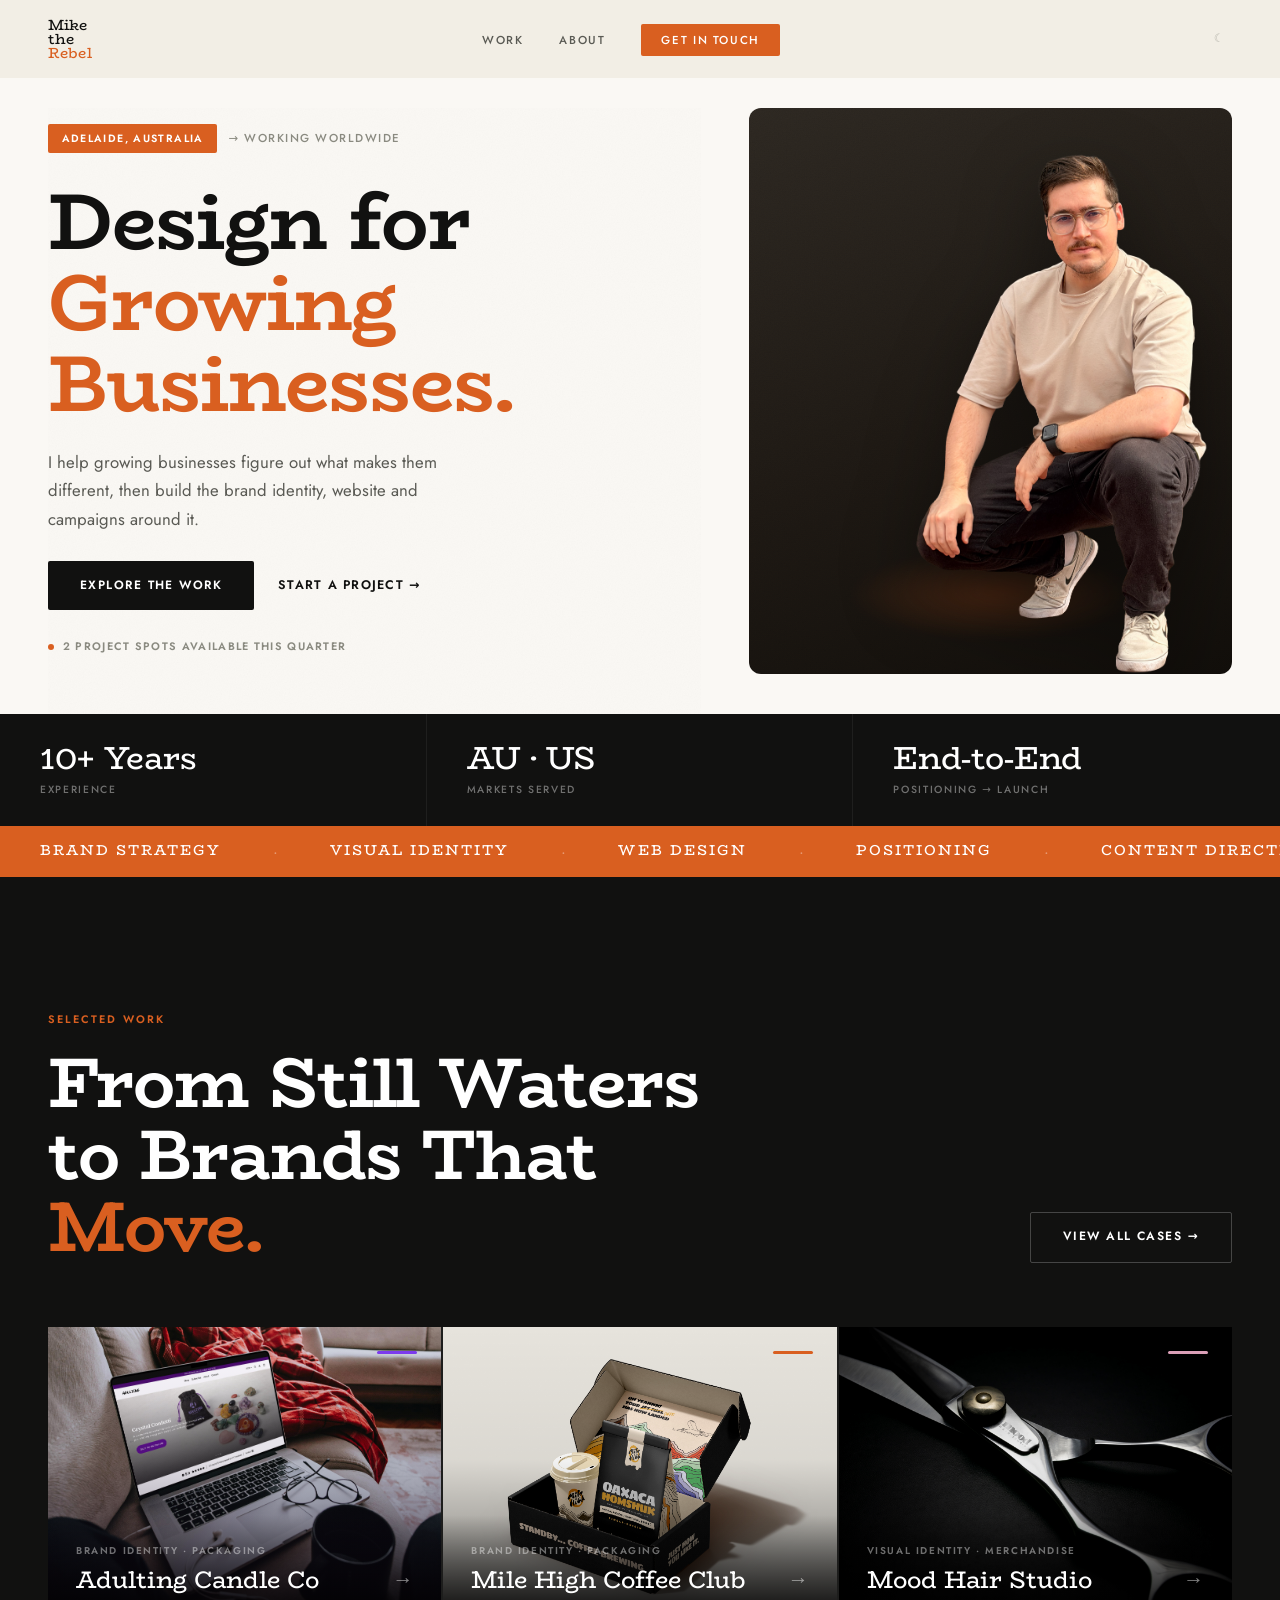
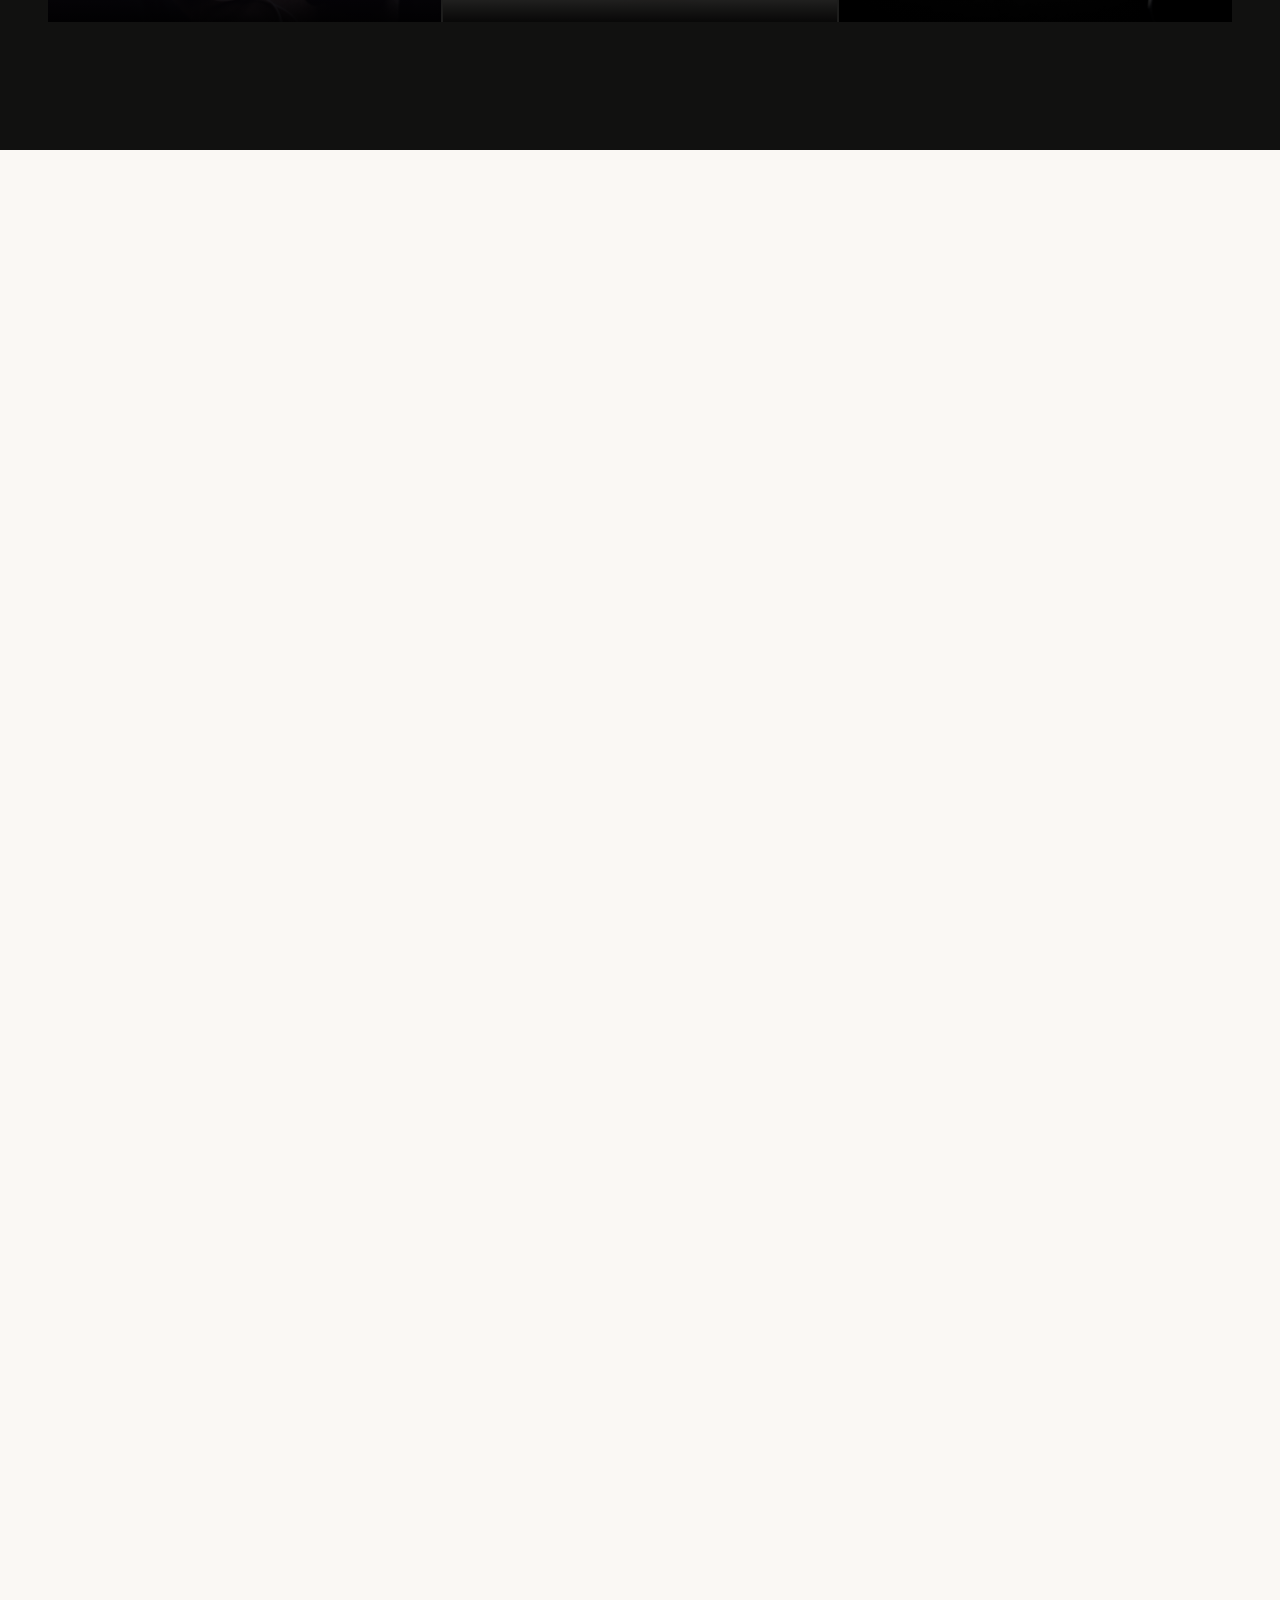
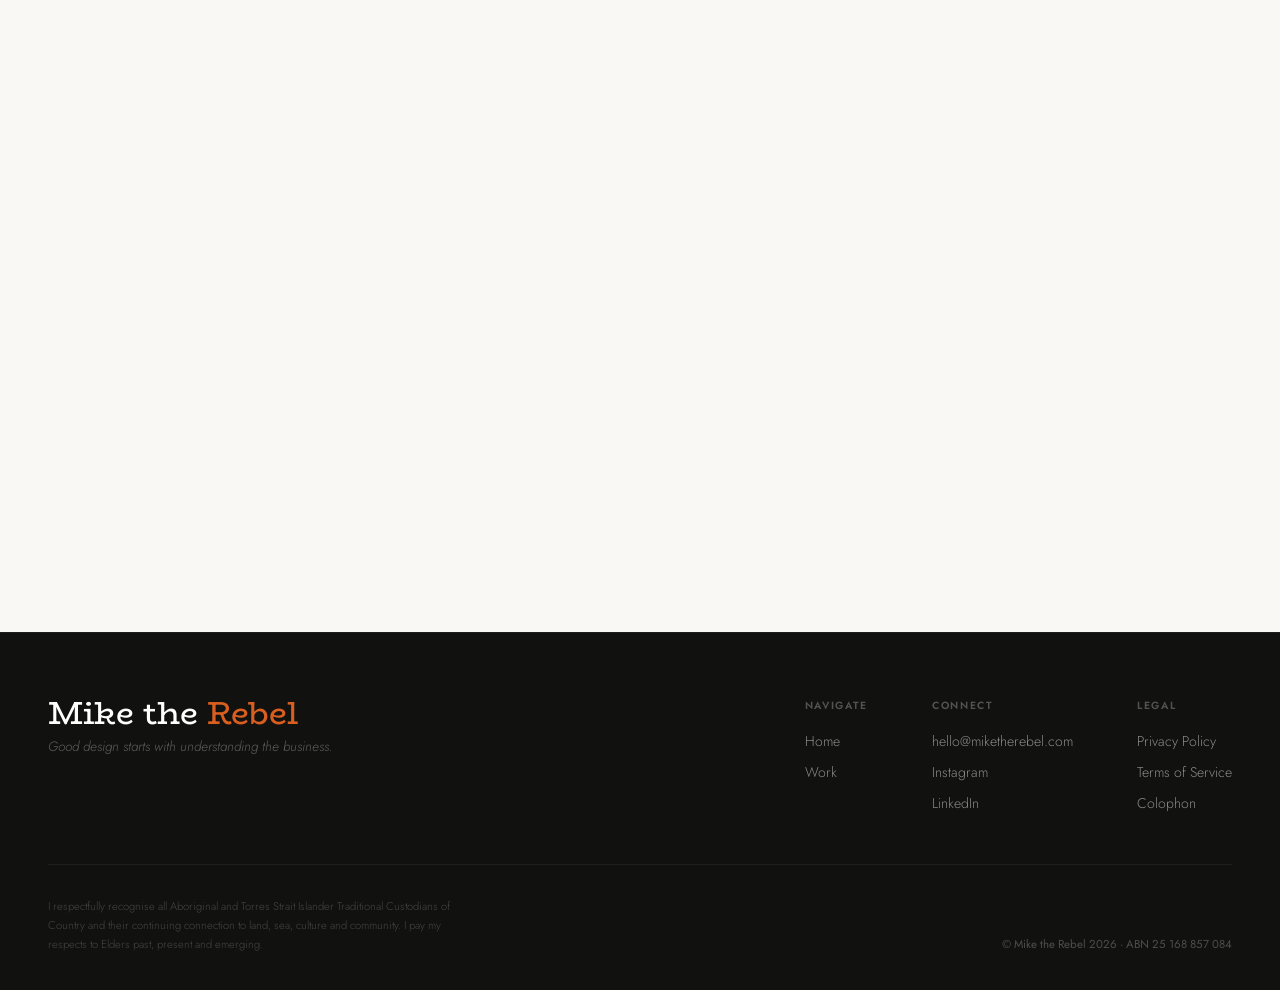
==== index.html @ 2c019731 "Add files via upload" ====
<!DOCTYPE html>
<html lang="en">
<head>
<!-- Google Tag Manager -->
<script>(function(w,d,s,l,i){w[l]=w[l]||[];w[l].push({'gtm.start':new Date().getTime(),event:'gtm.js'});var f=d.getElementsByTagName(s)[0],j=d.createElement(s),dl=l!='dataLayer'?'&l='+l:'';j.async=true;j.src='https://www.googletagmanager.com/gtm.js?id='+i+dl;f.parentNode.insertBefore(j,f);})(window,document,'script','dataLayer','GTM-M5HVZM4V');</script>
<!-- End Google Tag Manager -->

<meta charset="UTF-8">
<meta name="viewport" content="width=device-width, initial-scale=1.0">
<title>Mike Moreno | Brand Strategist & Graphic Designer in Adelaide</title>
<meta name="description" content="Mike Moreno is a graphic designer and brand strategist in Adelaide, Australia, working with growing businesses across manufacturing, hospitality, and product brands.">
<link rel="icon" href="assets/favicon.png">
<link href="https://fonts.googleapis.com/css2?family=BioRhyme:wght@800&family=Jost:wght@300;400;500;600;700&display=swap" rel="stylesheet">
<link rel="stylesheet" href="styles/site.css">
<style>
/* ── HERO ── */
.hero {
  display: grid;
  grid-template-columns: 1.15fr 0.85fr;
  align-items: stretch;
  gap: 3rem;
  padding: 6.75rem 3rem 0;
  overflow: visible;
  position: relative;
}
.hero-left {
  position: relative;
  display: flex; flex-direction: column; justify-content: center;
  padding: 1rem 0 3.5rem;
  overflow: hidden;
}
html[data-theme="dark"] .hero-left { background: transparent; }
.hero-left::before {
  content: ''; position: absolute; inset: 0;
  background-image: var(--grain); background-size: 220px 220px;
  opacity: 0.045; mix-blend-mode: multiply; pointer-events: none;
}
html[data-theme="dark"] .hero-left::before { mix-blend-mode: overlay; opacity: 0.07; }
.hero-left-inner { position: relative; z-index: 2; }
.hero-seam { display: none; }
.hero-tag {
  display: inline-flex; align-items: center; gap: 0.7rem;
  margin-bottom: 1.75rem;
}
.hero-tag-pill {
  background: var(--orange); color: var(--white);
  font-size: 0.66rem; font-weight: 600;
  letter-spacing: 0.13em; text-transform: uppercase;
  padding: 0.35rem 0.85rem; border-radius: 2px;
}
.hero-tag-label {
  font-size: 0.72rem; color: var(--fg-soft);
  letter-spacing: 0.13em; text-transform: uppercase;
  font-weight: 500;
}
.hero-headline {
  font-family: var(--bio);
  font-size: clamp(3rem, 6.2vw, 5.4rem);
  line-height: 1.02;
  letter-spacing: -0.015em;
  color: var(--fg);
  margin-bottom: 1.5rem;
}
.hero-sub {
  font-size: 1.05rem; font-weight: 400;
  color: var(--fg-muted); max-width: 440px;
  line-height: 1.7; margin-bottom: 1.75rem;
}
.hero-actions { display: flex; align-items: center; gap: 1.5rem; flex-wrap: wrap; }
.hero-secondary-link {
  font-size: 0.78rem; font-weight: 600;
  letter-spacing: 0.1em; text-transform: uppercase;
  color: var(--fg); text-decoration: none;
  transition: color 0.2s;
}
.hero-secondary-link:hover { color: var(--orange); }
.hero-availability {
  display: inline-flex; align-items: center; gap: 0.55rem;
  margin-top: 1.75rem;
  font-size: 0.68rem; font-weight: 600;
  letter-spacing: 0.12em; text-transform: uppercase;
  color: var(--fg-soft);
}
.hero-availability-dot {
  width: 6px; height: 6px; border-radius: 50%;
  background: var(--orange);
  animation: availpulse 1.8s ease-in-out infinite;
}
@keyframes availpulse { 0%,100% { opacity: 1; } 50% { opacity: 0.35; } }

.hero-right {
  position: relative; overflow: hidden;
  border-radius: 12px;
  min-height: 420px;
  background: linear-gradient(160deg, var(--charcoal-soft) 0%, #1c1712 55%, #100d09 100%);
  display: flex; align-items: flex-end; justify-content: center;
  margin-bottom: 2.5rem;
}
.hero-portrait-glow {
  position: absolute; z-index: 2; left: 50%; bottom: 6%;
  width: 60%; height: 90px;
  transform: translateX(-50%);
  background: radial-gradient(ellipse, rgba(217,95,32,0.28) 0%, transparent 70%);
  filter: blur(6px);
}
.hero-right::before {
  content: ''; position: absolute; inset: 0; z-index: 1;
  background-image: var(--grain); background-size: 220px 220px;
  opacity: 0.06; mix-blend-mode: overlay; pointer-events: none;
}

.hero-portrait-img {
  position: absolute; z-index: 4;
  height: 92%; width: auto;
  right: 5%; bottom: 0;
  object-fit: contain; object-position: bottom;
  filter: drop-shadow(0 30px 40px rgba(0,0,0,0.45));
}
.hero-texture {
  position: absolute; z-index: 2; inset: 0; pointer-events: none;
  background-image: var(--grain); background-size: 240px 240px;
  opacity: 0.16; mix-blend-mode: overlay;
}
html[data-theme="dark"] .hero-texture { opacity: 0.13; }

/* ── STAT STRIP ── */
.stat-strip {
  background: var(--black);
  display: grid; grid-template-columns: repeat(3,1fr);
}
.stat {
  padding: 1.75rem 2.5rem;
  border-right: 1px solid rgba(255,255,255,0.06);
}
.stat:last-child { border-right: none; }
.stat-num {
  font-family: var(--bio);
  font-size: 2rem; color: var(--white);
  line-height: 1; letter-spacing: -0.01em;
}
.stat-label {
  font-size: 0.65rem; font-weight: 500;
  letter-spacing: 0.16em; text-transform: uppercase;
  color: rgba(255,255,255,0.4); margin-top: 0.4rem;
}

/* ── ABOUT ── */
.about {
  padding: 8rem 3rem;
  display: grid; grid-template-columns: 1fr 1fr;
  gap: 5rem; align-items: center;
}
.about-quote {
  font-family: var(--bio);
  font-size: clamp(1.6rem, 2.8vw, 2.4rem);
  line-height: 1.3; color: var(--fg);
  padding-left: 2rem;
  border-left: 3px solid var(--orange);
  font-weight: 800;
}
.about-body { font-size: 1rem; font-weight: 300; color: var(--fg-muted); line-height: 1.9; }
.about-body p + p { margin-top: 1.25rem; }

/* ── WORK ── */
.work {
  background: var(--black);
  padding: 8rem 3rem;
}
.work-header {
  display: flex; align-items: flex-end;
  justify-content: space-between; margin-bottom: 4rem;
  gap: 2rem;
}
.work-headline {
  font-family: var(--bio);
  font-size: clamp(2.8rem, 5.5vw, 5rem);
  color: var(--white); line-height: 1.02;
  letter-spacing: -0.015em;
}
.work-grid {
  display: grid; grid-template-columns: repeat(3,1fr);
  gap: 2px; background: rgba(255,255,255,0.05);
}
.work-card {
  aspect-ratio: 4/3; position: relative;
  overflow: hidden; cursor: pointer;
  display: flex; align-items: flex-end;
  background: var(--charcoal);
  text-decoration: none;
}
.work-card-layer {
  position: absolute; inset: 0;
  transition: transform 0.55s ease;
}
.work-card-texture {
  position: absolute; inset: 0;
  transition: transform 0.55s ease, opacity 0.35s ease;
}
.work-card:hover .work-card-layer { transform: scale(1.04); }
.work-card:hover .work-card-texture { transform: scale(1.04); opacity: 1.2; }
.work-card-accent-bar {
  position: absolute; top: 1.5rem; right: 1.5rem;
  width: 40px; height: 3px; border-radius: 2px;
  z-index: 3;
}
.work-card-info {
  position: relative; z-index: 2;
  width: 100%; padding: 1.75rem;
  background: linear-gradient(to top, rgba(0,0,0,0.92) 0%, transparent 100%);
}
.work-card-tag {
  font-size: 0.62rem; font-weight: 600;
  letter-spacing: 0.16em; text-transform: uppercase;
  color: rgba(255,255,255,0.42); margin-bottom: 0.4rem;
}
.work-card-title {
  font-family: var(--bio);
  font-size: 1.5rem; color: var(--white); line-height: 1.15;
  display: flex; align-items: center; justify-content: space-between;
  gap: 1rem;
}
.work-card-title .arrow {
  font-size: 1.3rem; opacity: 0.5;
  transition: opacity 0.2s, transform 0.2s;
}
.work-card:hover .work-card-title .arrow { opacity: 1; transform: translateX(4px); }

/* ── HOW I WORK ── */
.how-it-works { background: var(--page-bg-alt); padding: 8rem 3rem; }
.hiw-intro { margin-bottom: 4rem; max-width: 700px; }
.hiw-headline { font-family: var(--bio); font-size: clamp(2.5rem,5vw,4.5rem); color: var(--fg); line-height: 1.02; letter-spacing: -0.015em; margin-top: 0.8rem; }
.hiw-grid { display: grid; grid-template-columns: repeat(4,1fr); gap: 2px; background: var(--hairline); }
.hiw-step { background: var(--page-bg-alt); padding: 2.5rem 2rem; }
.hiw-num { font-family: var(--bio); font-size: 3rem; color: rgba(0,0,0,0.09); line-height: 1; margin-bottom: 0.85rem; letter-spacing: -0.02em; }
html[data-theme="dark"] .hiw-num { color: rgba(255,255,255,0.08); }
.hiw-name { font-family: var(--bio); font-size: 1.2rem; color: var(--fg); line-height: 1.2; margin-bottom: 0.6rem; }
.hiw-desc { font-size: 0.86rem; font-weight: 300; color: var(--fg-muted); line-height: 1.75; }

/* ── CONTACT ── */
.contact {
  background: var(--black);
  padding: 9rem 3rem;
  display: flex; flex-direction: column;
  align-items: center; text-align: center;
}
.contact-headline {
  font-family: var(--bio);
  font-size: clamp(2.5rem, 6vw, 5rem);
  color: var(--white); line-height: 1.02;
  letter-spacing: -0.015em;
  margin-top: 1rem; margin-bottom: 1.5rem;
}
.contact-sub {
  font-size: 1.05rem; font-weight: 300;
  color: rgba(255,255,255,0.45);
  max-width: 460px; line-height: 1.8; margin-bottom: 2.5rem;
}
.contact-email {
  font-family: var(--bio);
  font-size: clamp(1.4rem, 3vw, 2rem);
  color: var(--white); text-decoration: none;
  border-bottom: 2px solid var(--orange);
  padding-bottom: 0.3rem;
  transition: color 0.2s, border-color 0.2s;
}
.contact-email:hover { color: var(--orange); }

/* ── MOBILE ── */
@media (max-width: 1080px) {
  .work-grid { grid-template-columns: repeat(2,1fr); }
}
@media (max-width: 860px) {
  .hero { grid-template-columns: 1fr; min-height: auto; padding: 6.5rem 1.5rem 0; gap: 2rem; }
  .hero-left { padding: 0 0 2rem; }
  .hero-right { min-height: 320px; overflow: hidden; margin-bottom: 2rem; }
  .hero-portrait-img { height: 88%; right: 3%; }
  .hero-portrait-glow { width: 80%; height: 70px; bottom: 4%; }
  .stat { padding: 1.1rem 1.25rem; }
  .stat-num { font-size: 1.5rem; }
  .about { grid-template-columns: 1fr; padding: 5rem 1.5rem; gap: 2.5rem; }
  .work { padding: 5rem 1.5rem; }
  .work-grid { grid-template-columns: 1fr; }
  .work-header { flex-direction: column; align-items: flex-start; gap: 1.5rem; }
  .how-it-works { padding: 5rem 1.5rem; }
  .hiw-grid { grid-template-columns: 1fr 1fr; }
  .contact { padding: 5rem 1.5rem; }
}
</style>
</head>
<body>
<!-- Google Tag Manager (noscript) -->
<noscript><iframe src="https://www.googletagmanager.com/ns.html?id=GTM-M5HVZM4V" height="0" width="0" style="display:none;visibility:hidden"></iframe></noscript>
<!-- End Google Tag Manager (noscript) -->


<div id="nav-slot"></div>

<!-- HERO -->
<section class="hero">
  <div class="hero-left">
    <div class="hero-left-inner">
      <div class="hero-tag">
        <span class="hero-tag-pill">Adelaide, Australia</span>
        <span class="hero-tag-label">→ Working Worldwide</span>
      </div>
      <h1 class="hero-headline">Design for <span class="accent">Growing Businesses.</span></h1>
      <p class="hero-sub">I help growing businesses figure out what makes them different, then build the brand identity, website and campaigns around it.</p>
      <div class="hero-actions">
        <a href="work.html" class="btn btn-primary">Explore the Work</a>
        <a href="mailto:hello@miketherebel.com" class="hero-secondary-link">Start a Project →</a>
      </div>
      <div class="hero-availability"><span class="hero-availability-dot"></span>2 Project Spots Available This Quarter</div>
    </div>
  </div>
  <div class="hero-seam"></div>
  <div class="hero-right">
    <div class="hero-texture"></div>
    <div class="hero-portrait-glow"></div>
    <img src="assets/photos/mike-hero-cropped.png" alt="Mike Moreno, brand strategist" class="hero-portrait-img">
  </div>
</section>

<!-- STAT STRIP -->
<div class="stat-strip">
  <div class="stat">
    <div class="stat-num">10+ Years</div>
    <div class="stat-label">Experience</div>
  </div>
  <div class="stat">
    <div class="stat-num">AU · US</div>
    <div class="stat-label">Markets Served</div>
  </div>
  <div class="stat">
    <div class="stat-num">End-to-End</div>
    <div class="stat-label">Positioning → Launch</div>
  </div>
</div>

<!-- MARQUEE -->
<div class="marquee-strip">
  <div class="marquee-inner">
    <span class="marquee-item">Brand Strategy</span><span class="marquee-sep">·</span>
    <span class="marquee-item">Visual Identity</span><span class="marquee-sep">·</span>
    <span class="marquee-item">Web Design</span><span class="marquee-sep">·</span>
    <span class="marquee-item">Positioning</span><span class="marquee-sep">·</span>
    <span class="marquee-item">Content Direction</span><span class="marquee-sep">·</span>
    <span class="marquee-item">Campaign Direction</span><span class="marquee-sep">·</span>
    <span class="marquee-item">Brand Strategy</span><span class="marquee-sep">·</span>
    <span class="marquee-item">Visual Identity</span><span class="marquee-sep">·</span>
    <span class="marquee-item">Web Design</span><span class="marquee-sep">·</span>
    <span class="marquee-item">Positioning</span><span class="marquee-sep">·</span>
    <span class="marquee-item">Content Direction</span><span class="marquee-sep">·</span>
    <span class="marquee-item">Campaign Direction</span><span class="marquee-sep">·</span>
  </div>
</div>

<!-- WORK -->
<section class="work reveal on-dark" id="work">
  <div class="work-header">
    <div>
      <p class="sec-label">Selected Work</p>
      <h2 class="work-headline" style="margin-top:1rem;">
        From Still Waters<br>
        to Brands That<br>
        <span class="accent">Move.</span>
      </h2>
    </div>
    <a href="work.html" class="btn btn-ghost" style="white-space: nowrap;">View All Cases →</a>
  </div>
  <div class="work-grid">
    <a href="case-adulting-candle.html" class="work-card">
      <div class="work-card-layer" style="background-image:url('assets/case-studies/Adulting Candle/gallery-1.jpg');background-size:cover;background-position:center 30%;"></div>
      <div class="work-card-texture" style="background: linear-gradient(to top, rgba(20,10,30,0.7) 0%, rgba(20,10,30,0.1) 55%, transparent 100%);"></div>
      <div class="work-card-accent-bar" style="background: #7c3aed;"></div>
      <div class="work-card-info">
        <div class="work-card-tag">Brand Identity · Packaging</div>
        <div class="work-card-title">Adulting Candle Co <span class="arrow">→</span></div>
      </div>
    </a>
    <a href="case-mile-high.html" class="work-card">
      <div class="work-card-layer" style="background-image:url('assets/case-studies/mile-high/hero.jpg');background-size:cover;background-position:center;"></div>
      <div class="work-card-texture" style="background: linear-gradient(to top, rgba(0,0,0,0.55) 0%, rgba(0,0,0,0.05) 55%, transparent 100%);"></div>
      <div class="work-card-accent-bar" style="background: #d95f20;"></div>
      <div class="work-card-info">
        <div class="work-card-tag">Brand Identity · Packaging</div>
        <div class="work-card-title">Mile High Coffee Club <span class="arrow">→</span></div>
      </div>
    </a>
    <a href="case-mood-hair.html" class="work-card">
      <div class="work-card-layer" style="background-image:url('assets/case-studies/mood-hair/hero.jpg');background-size:cover;background-position:center;"></div>
      <div class="work-card-texture" style="background: linear-gradient(to top, rgba(0,0,0,0.55) 0%, rgba(0,0,0,0.05) 55%, transparent 100%);"></div>
      <div class="work-card-accent-bar" style="background: #dba0b8;"></div>
      <div class="work-card-info">
        <div class="work-card-tag">Visual Identity · Merchandise</div>
        <div class="work-card-title">Mood Hair Studio <span class="arrow">→</span></div>
      </div>
    </a>
  </div>
</section>

<!-- ABOUT -->
<section class="about reveal" id="about">
  <div>
    <p class="sec-label">The Approach</p>
    <blockquote class="about-quote" style="margin-top:1.5rem;">"I don't believe in decorating businesses. I believe in understanding them well enough to say why someone should choose them."</blockquote>
  </div>
  <div class="about-body">
    <p>I'm Mike, an American designer living in Australia. I don't think the strongest brands come from chasing trends. They come from actually understanding the people you're trying to reach.</p>
    <p>I've worked with manufacturers, hospitality brands, product companies and startups across Australia and the US, usually starting with the same question: what makes this business different, and does anything about how it looks or sounds actually say that?</p>
    <p>I'm involved from that first conversation through to the final pixel. I'd rather do the thinking myself than hand it off, so nothing gets lost between the strategy and the design.</p>
    <div style="margin-top: 2rem;">
      <a href="mailto:hello@miketherebel.com" class="btn btn-primary">Get in Touch</a>
    </div>
  </div>
</section>

<!-- HOW I WORK -->
<section class="how-it-works reveal" id="how-i-work">
  <div class="hiw-intro">
    <p class="sec-label">How I Work</p>
    <h2 class="hiw-headline">From First Email<br>to <span class="accent">Launch Day.</span></h2>
  </div>
  <div class="hiw-grid">
    <div class="hiw-step">
      <div class="hiw-num">01</div>
      <div class="hiw-name">Discovery</div>
      <div class="hiw-desc">A focused conversation about your business, your audience, and where things feel stuck.</div>
    </div>
    <div class="hiw-step">
      <div class="hiw-num">02</div>
      <div class="hiw-name">Strategy</div>
      <div class="hiw-desc">Positioning, messaging, and a clear direction before any visual work begins.</div>
    </div>
    <div class="hiw-step">
      <div class="hiw-num">03</div>
      <div class="hiw-name">Identity</div>
      <div class="hiw-desc">The look, feel, and assets your brand needs to actually show up, wherever it needs to.</div>
    </div>
    <div class="hiw-step">
      <div class="hiw-num">04</div>
      <div class="hiw-name">Launch</div>
      <div class="hiw-desc">A brand ready to go into the world, and the confidence to use it well.</div>
    </div>
  </div>
</section>

<!-- CONTACT -->
<section class="contact reveal on-dark" id="contact">
  <p class="sec-label">Get in Touch</p>
  <h2 class="contact-headline">Ready to Build a Brand<br>People <span class="accent">Remember?</span></h2>
  <p class="contact-sub">For project enquiries, collaborations, or just to say hello, drop me a line directly.</p>
  <a href="mailto:hello@miketherebel.com" class="contact-email">hello@miketherebel.com</a>
</section>

<div id="footer-slot"></div>

<script src="scripts/chrome.js"></script>
<script>
  MTR.injectChrome({ onDark: false });
</script>
</body>
</html>
---- styles/site.css ----
/* ══════════════════════════════════════════
   MIKE THE REBEL — SITE STYLES
   Shared across all pages
   ══════════════════════════════════════════ */

*, *::before, *::after { box-sizing: border-box; margin: 0; padding: 0; }

:root {
  --black:    #111110;
  --charcoal: #2e2e2b;
  --mid:      #5a5a54;
  --softmid:  #8a8a80;
  --cream:    #f4ead8;
  --offwhite: #faf8f4;
  --white:    #ffffff;
  --orange:   #d95f20;
  --orange-dk:#b04a14;
  --charcoal-soft: #2b2620;
  --grain: url("data:image/svg+xml,%3Csvg xmlns='http://www.w3.org/2000/svg' viewBox='0 0 220 220'%3E%3Cfilter id='n'%3E%3CfeTurbulence type='fractalNoise' baseFrequency='0.85' numOctaves='2' stitchTiles='stitch' result='t'/%3E%3CfeColorMatrix in='t' type='saturate' values='0'/%3E%3C/filter%3E%3Crect width='100%25' height='100%25' filter='url(%23n)'/%3E%3C/svg%3E");

  --bio: 'BioRhyme', Georgia, serif;
  --sans: 'Jost', system-ui, sans-serif;

  /* semantic — light theme default */
  --page-bg:       var(--offwhite);
  --page-bg-alt:   var(--cream);
  --surface-dark:  var(--black);
  --surface-dark2: var(--charcoal);
  --fg:            var(--black);
  --fg-muted:      var(--mid);
  --fg-soft:       var(--softmid);
  --hairline:      rgba(0,0,0,0.09);
  --nav-bg:        rgba(242,237,228,0.93);
  --nav-border:    rgba(0,0,0,0.07);
}
html[data-theme="dark"] {
  --page-bg:       #131210;
  --page-bg-alt:   #1c1a17;
  --surface-dark:  #0a0908;
  --surface-dark2: #201d19;
  --fg:            #f7f2ea;
  --fg-muted:      rgba(247,242,234,0.74);
  --fg-soft:       rgba(247,242,234,0.52);
  --hairline:      rgba(255,255,255,0.09);
  --nav-bg:        rgba(19,18,16,0.88);
  --nav-border:    rgba(255,255,255,0.07);
}

html { scroll-behavior: smooth; }
body {
  background: var(--page-bg);
  color: var(--fg);
  font-family: var(--sans);
  font-size: 16px;
  line-height: 1.65;
  overflow-x: hidden;
  -webkit-font-smoothing: antialiased;
  transition: background-color 0.35s ease, color 0.35s ease;
}

a { color: inherit; }
img { max-width: 100%; display: block; }
button { font: inherit; }

/* ───────── NAV ───────── */
.site-nav {
  position: fixed; top: 0; left: 0; right: 0; z-index: 100;
  display: flex; align-items: center; justify-content: space-between;
  padding: 1.1rem 3rem;
  background: var(--nav-bg);
  backdrop-filter: blur(14px);
  -webkit-backdrop-filter: blur(14px);
  border-bottom: none;
  transition: background-color 0.35s ease;
}
.site-nav.on-dark {
  background: rgba(17,17,16,0.82);
}
.nav-logo {
  font-family: var(--bio);
  font-size: 0.92rem;
  letter-spacing: 0.01em;
  color: var(--fg);
  text-decoration: none;
  display: flex; flex-direction: column; line-height: 0.98;
}
.nav-logo span { display: block; }
.nav-logo .accent { color: var(--orange); }
.site-nav.on-dark .nav-logo { color: var(--white); }

.nav-links { display: flex; gap: 2.25rem; list-style: none; align-items: center; }
.nav-links a {
  font-size: 0.72rem; font-weight: 500;
  letter-spacing: 0.14em; text-transform: uppercase;
  color: var(--fg-muted); text-decoration: none;
  transition: color 0.2s;
  position: relative;
}
.nav-links a:hover { color: var(--orange); }
.nav-links a.active { color: var(--fg); }
.nav-links a.active::after {
  content: ''; position: absolute;
  left: 0; right: 0; bottom: -6px;
  height: 1.5px; background: var(--orange);
}
.site-nav.on-dark .nav-links a { color: rgba(255,255,255,0.5); }
.site-nav.on-dark .nav-links a:hover { color: var(--orange); }
.site-nav.on-dark .nav-links a.active { color: var(--white); }

.theme-toggle {
  margin-left: 2.25rem;
  width: 26px; height: 26px; border-radius: 50%;
  border: 1px solid transparent;
  background: transparent;
  color: var(--fg-soft);
  cursor: pointer;
  padding: 0; line-height: 1; box-sizing: border-box;
  display: inline-flex; align-items: center; justify-content: center;
  font-size: 0.72rem;
  opacity: 0.55;
  transition: opacity 0.2s, color 0.2s;
}
.theme-toggle:hover { opacity: 1; color: var(--orange); border-color: var(--nav-border); }

.nav-burger { display: none; background: none; border: none; cursor: pointer; padding: 0; width: 24px; height: 18px; flex-direction: column; justify-content: space-between; z-index: 95; position: relative; }
.nav-burger span { display: block; height: 2px; width: 100%; background: var(--fg); border-radius: 1px; transition: transform 0.25s ease, opacity 0.2s ease; }
.site-nav.on-dark .nav-burger span { background: var(--white); }
.site-nav.menu-open .nav-burger span:nth-child(1) { transform: translateY(8px) rotate(45deg); }
.site-nav.menu-open .nav-burger span:nth-child(2) { opacity: 0; }
.site-nav.menu-open .nav-burger span:nth-child(3) { transform: translateY(-8px) rotate(-45deg); }
.theme-toggle .tt-sun { display: none; }
.theme-toggle .tt-moon { display: inline; }
html[data-theme="dark"] .theme-toggle .tt-sun { display: inline; }
html[data-theme="dark"] .theme-toggle .tt-moon { display: none; }
.site-nav.on-dark .theme-toggle { color: rgba(255,255,255,0.45); }

.nav-cta {
  background: var(--orange); color: var(--white) !important;
  padding: 0.5rem 1.25rem;
  border-radius: 2px;
  letter-spacing: 0.1em;
  transition: background 0.2s;
}
.nav-cta:hover { background: var(--orange-dk) !important; color: var(--white) !important; }
.nav-cta.active::after { display: none; }

/* ───────── TYPOGRAPHY BITS ───────── */
.eyebrow, .sec-label {
  font-size: 0.68rem; font-weight: 600;
  letter-spacing: 0.2em; text-transform: uppercase;
  color: var(--orange);
  display: inline-flex; align-items: center; gap: 0.65rem;
}
.on-dark .sec-label { color: var(--orange); }

.t-hero {
  font-family: var(--bio);
  font-size: clamp(3.5rem, 7.5vw, 7rem);
  line-height: 0.95;
  letter-spacing: -0.02em;
}
.t-h1 {
  font-family: var(--bio);
  font-size: clamp(2.5rem, 5vw, 4.5rem);
  line-height: 1.02;
  letter-spacing: -0.01em;
}
.t-h2 {
  font-family: var(--bio);
  font-size: clamp(2rem, 3.5vw, 3rem);
  line-height: 1.1;
}
.t-h3 {
  font-family: var(--bio);
  font-size: 1.5rem;
  line-height: 1.2;
}
.accent { color: var(--orange); }

/* ───────── BUTTONS ───────── */
.btn {
  display: inline-block;
  font-family: var(--sans);
  font-size: 0.75rem;
  font-weight: 600;
  letter-spacing: 0.12em;
  text-transform: uppercase;
  padding: 0.9rem 2rem;
  border-radius: 2px;
  text-decoration: none;
  cursor: pointer;
  border: none;
  transition: all 0.2s;
}
.btn-primary { background: var(--black); color: var(--white); }
.btn-primary:hover { background: var(--orange); color: var(--white); }
html[data-theme="dark"] .btn-primary { background: var(--white); color: var(--black); }
html[data-theme="dark"] .btn-primary:hover { background: var(--orange); color: var(--white); }

.btn-orange { background: var(--orange); color: var(--white); }
.btn-orange:hover { background: var(--orange-dk); }

.btn-ghost {
  background: transparent; color: var(--black);
  border: 1.5px solid rgba(0,0,0,0.2);
}
.btn-ghost:hover { border-color: var(--black); }
.on-dark .btn-ghost {
  color: var(--white);
  border-color: rgba(255,255,255,0.22);
}
.on-dark .btn-ghost:hover { border-color: var(--white); }

/* ───────── DARK MODE: SECTION OVERRIDES ───────── */
html[data-theme="dark"] .about { background: var(--page-bg); }
html[data-theme="dark"] .services { background: var(--page-bg-alt); }
html[data-theme="dark"] .service-card { background: var(--page-bg-alt); }
html[data-theme="dark"] .service-card:hover { background: var(--surface-dark2); }
html[data-theme="dark"] .faq { background: var(--page-bg); }
html[data-theme="dark"] .it-card:hover { background: var(--surface-dark2); }
html[data-theme="dark"] .work-cta-row { background: var(--page-bg); }
html[data-theme="dark"] .ins-card { background: var(--page-bg); }
html[data-theme="dark"] .ins-card:hover { background: var(--surface-dark2); }
html[data-theme="dark"] .ins-featured-info { background: var(--page-bg); }
html[data-theme="dark"] .post-related-card { background: var(--page-bg); }
html[data-theme="dark"] .post-highlight { background: var(--surface-dark2); border-color: rgba(255,255,255,0.08); }
html[data-theme="dark"] .post-pull { background: var(--surface-dark2); }
html[data-theme="dark"] .post-author-card { background: var(--surface-dark2); border-color: rgba(255,255,255,0.08); }
html[data-theme="dark"] .cs-step { background: var(--page-bg); }
html[data-theme="dark"] .cs-result { background: var(--page-bg); }
html[data-theme="dark"] .cs-pull-quote { background: var(--surface-dark2); }
html[data-theme="dark"] .filter-bar { background: var(--surface-dark2); }
html[data-theme="dark"] .project-card { background: var(--surface-dark2); }
html[data-theme="dark"] .auto-teaser { background: var(--page-bg); }
html[data-theme="dark"] .auto-scope { background: var(--page-bg-alt); }
html[data-theme="dark"] .auto-scope-item { background: var(--page-bg); }
html[data-theme="dark"] .ins-grid-label { background: var(--page-bg); }

/* ───────── FOOTER ───────── */
.site-footer {
  background: var(--black);
  border-top: 1px solid rgba(255,255,255,0.05);
  padding: 4rem 3rem 2.25rem;
}
.footer-top {
  display: flex; justify-content: space-between; align-items: flex-start;
  gap: 3rem;
  padding-bottom: 2.5rem;
  border-bottom: 1px solid rgba(255,255,255,0.06);
  margin-bottom: 2rem;
}
.footer-logo {
  font-family: var(--bio);
  font-size: 2rem; color: var(--white); line-height: 1;
}
.footer-logo .accent { color: var(--orange); }
.footer-tagline {
  font-size: 0.85rem; font-weight: 300;
  color: rgba(255,255,255,0.32);
  margin-top: 0.4rem; font-style: italic;
}
.footer-links { display: flex; gap: 4rem; }
.footer-col h4 {
  font-size: 0.65rem; font-weight: 600;
  letter-spacing: 0.16em; text-transform: uppercase;
  color: rgba(255,255,255,0.28); margin-bottom: 1rem;
}
.footer-col a {
  display: block; font-size: 0.88rem; font-weight: 300;
  color: rgba(255,255,255,0.5); text-decoration: none;
  margin-bottom: 0.5rem; transition: color 0.2s;
}
.footer-col a:hover { color: var(--orange); }
.footer-bottom {
  display: flex; justify-content: space-between; align-items: flex-end;
  gap: 2rem;
}
.footer-ack {
  max-width: 430px; font-size: 0.7rem; font-weight: 300;
  color: rgba(255,255,255,0.22); line-height: 1.7;
}
.footer-copy { font-size: 0.72rem; color: rgba(255,255,255,0.25); white-space: nowrap; }

/* ───────── REVEAL ON SCROLL ───────── */
.reveal { opacity: 0; transform: translateY(22px); transition: opacity 0.65s ease, transform 0.65s ease; }
.reveal.visible { opacity: 1; transform: translateY(0); }

/* ───────── CONTAINERS ───────── */
.container { max-width: 1280px; margin: 0 auto; padding: 0 3rem; }
.container-narrow { max-width: 720px; margin: 0 auto; padding: 0 2rem; }

/* ───────── LEGAL PAGES ───────── */
.legal-hero {
  background: var(--surface-dark);
  padding: 9rem 3rem 4rem;
}
.legal-hero h1 {
  font-family: var(--bio); font-size: clamp(2.5rem, 5vw, 4rem);
  color: var(--white); letter-spacing: -0.02em;
}
.legal-hero p {
  font-size: 0.95rem; font-weight: 300; color: rgba(255,255,255,0.5);
  margin-top: 1rem; max-width: 520px;
}
.legal-body {
  background: var(--page-bg); padding: 4rem 3rem 6rem;
  max-width: 760px; margin: 0 auto;
}
.legal-body h2 {
  font-family: var(--bio); font-size: 1.4rem; color: var(--fg);
  margin: 2.5rem 0 1rem;
}
.legal-body h2:first-child { margin-top: 0; }
.legal-body p {
  font-size: 0.95rem; font-weight: 300; color: var(--fg-muted);
  line-height: 1.85; margin-bottom: 1rem;
}
.legal-body a { color: var(--orange); text-decoration: none; }
.legal-body a:hover { text-decoration: underline; }
@media (max-width: 860px) { .legal-hero, .legal-body { padding-left: 1.5rem; padding-right: 1.5rem; } }

/* ───────── MARQUEE ───────── */
.marquee-strip {
  background: var(--orange);
  padding: 0.7rem 0; overflow: hidden; white-space: nowrap;
}
.marquee-inner { display: inline-flex; animation: marquee 42s linear infinite; }
.marquee-item {
  font-family: var(--bio);
  font-size: 0.9rem; letter-spacing: 0.14em;
  color: var(--white); padding: 0 2.5rem; text-transform: uppercase;
}
.marquee-sep { color: rgba(255,255,255,0.38); padding: 0 0.75rem; }
@keyframes marquee {
  from { transform: translateX(0); }
  to   { transform: translateX(-50%); }
}

/* ───────── MOBILE ───────── */
@media (max-width: 860px) {
  .site-nav { display: grid; grid-template-columns: 40px 1fr 40px; align-items: center; padding: 1rem 1.25rem; }
  .nav-burger { display: flex; grid-column: 1; grid-row: 1; justify-self: start; }
  .site-nav .nav-logo { grid-column: 2; grid-row: 1; justify-self: center; text-align: left; align-items: flex-start; }
  .site-nav .theme-toggle { grid-column: 3; grid-row: 1; justify-self: end; margin-left: 0; z-index: 95; position: relative; }
  .nav-links {
    display: flex; flex-direction: column; align-items: stretch; gap: 0;
    position: fixed; inset: 0 0 auto 0; top: 0;
    padding: 5.5rem 1.5rem 2rem;
    background: var(--page-bg);
    transform: translateY(-100%); opacity: 0; visibility: hidden;
    transition: transform 0.3s ease, opacity 0.3s ease, visibility 0.3s;
    z-index: 90; max-height: 100vh; overflow-y: auto;
  }
  .site-nav.menu-open .nav-links { transform: translateY(0); opacity: 1; visibility: visible; }
  .nav-links li { width: 100%; }
  .nav-links a { display: block; padding: 1.1rem 0; font-size: 1rem; border-bottom: 1px solid var(--hairline); }
  .nav-links a.active::after { display: none; }
  .nav-links .nav-cta { display: inline-block; padding: 1rem 3rem; margin-top: 1.25rem; text-align: center; }
  .site-footer { padding: 3rem 1.5rem 2rem; }
  .footer-top { flex-direction: column; gap: 2rem; }
  .footer-links { flex-wrap: wrap; gap: 2rem; }
  .footer-bottom { flex-direction: column; gap: 1.25rem; align-items: flex-start; }
  .container, .container-narrow { padding: 0 1.5rem; }
}
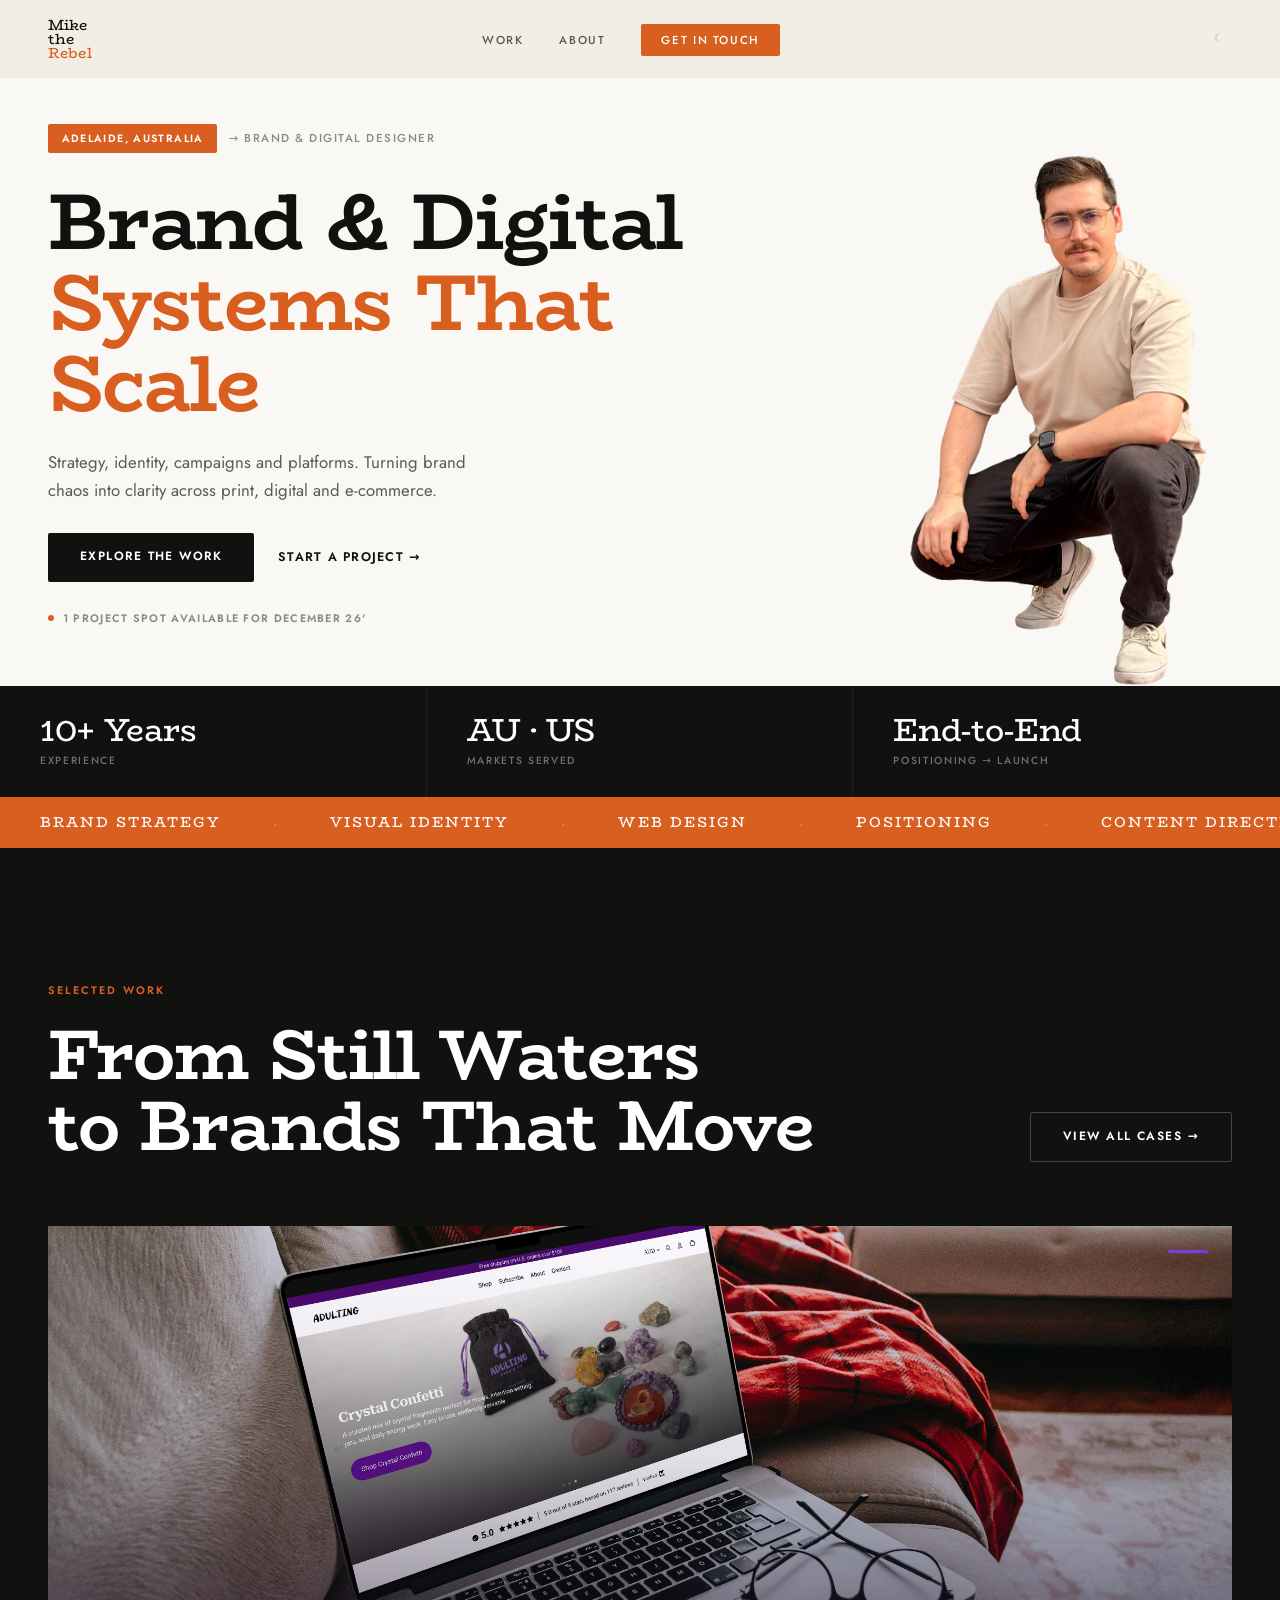
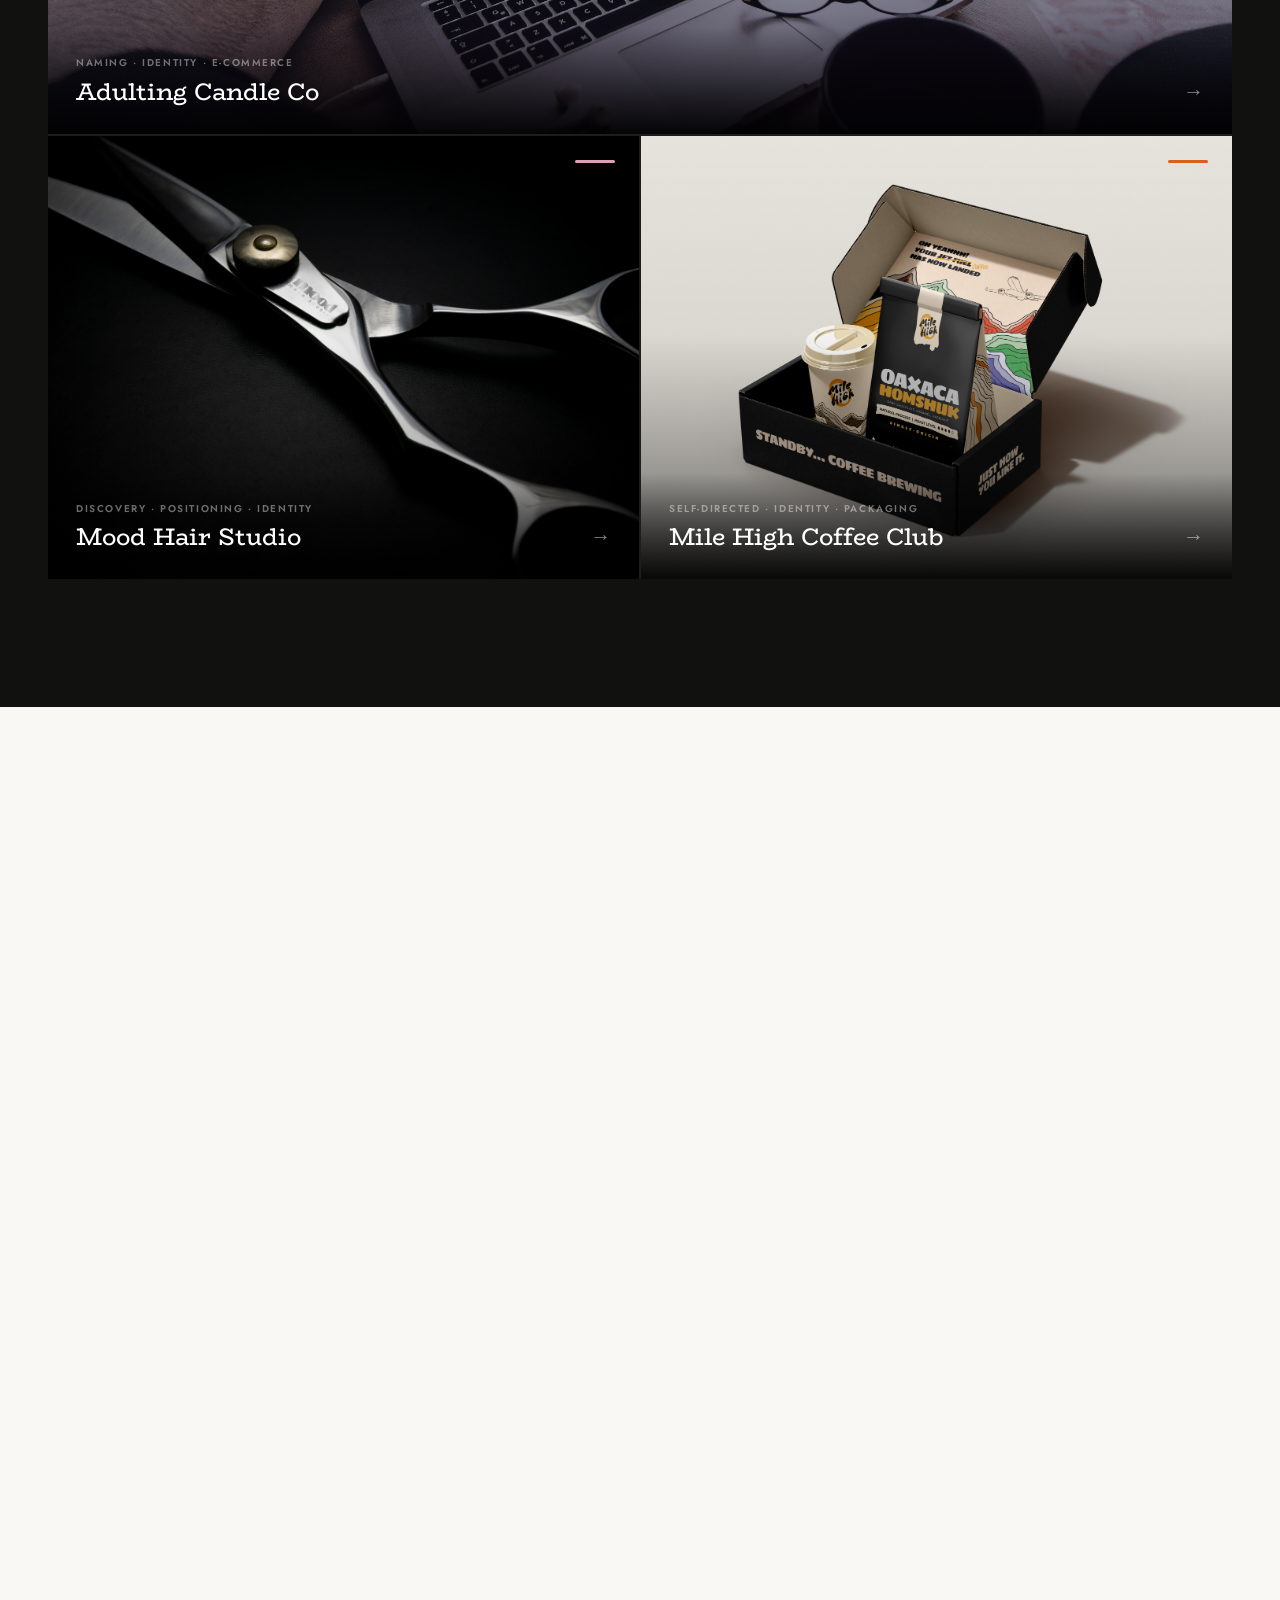
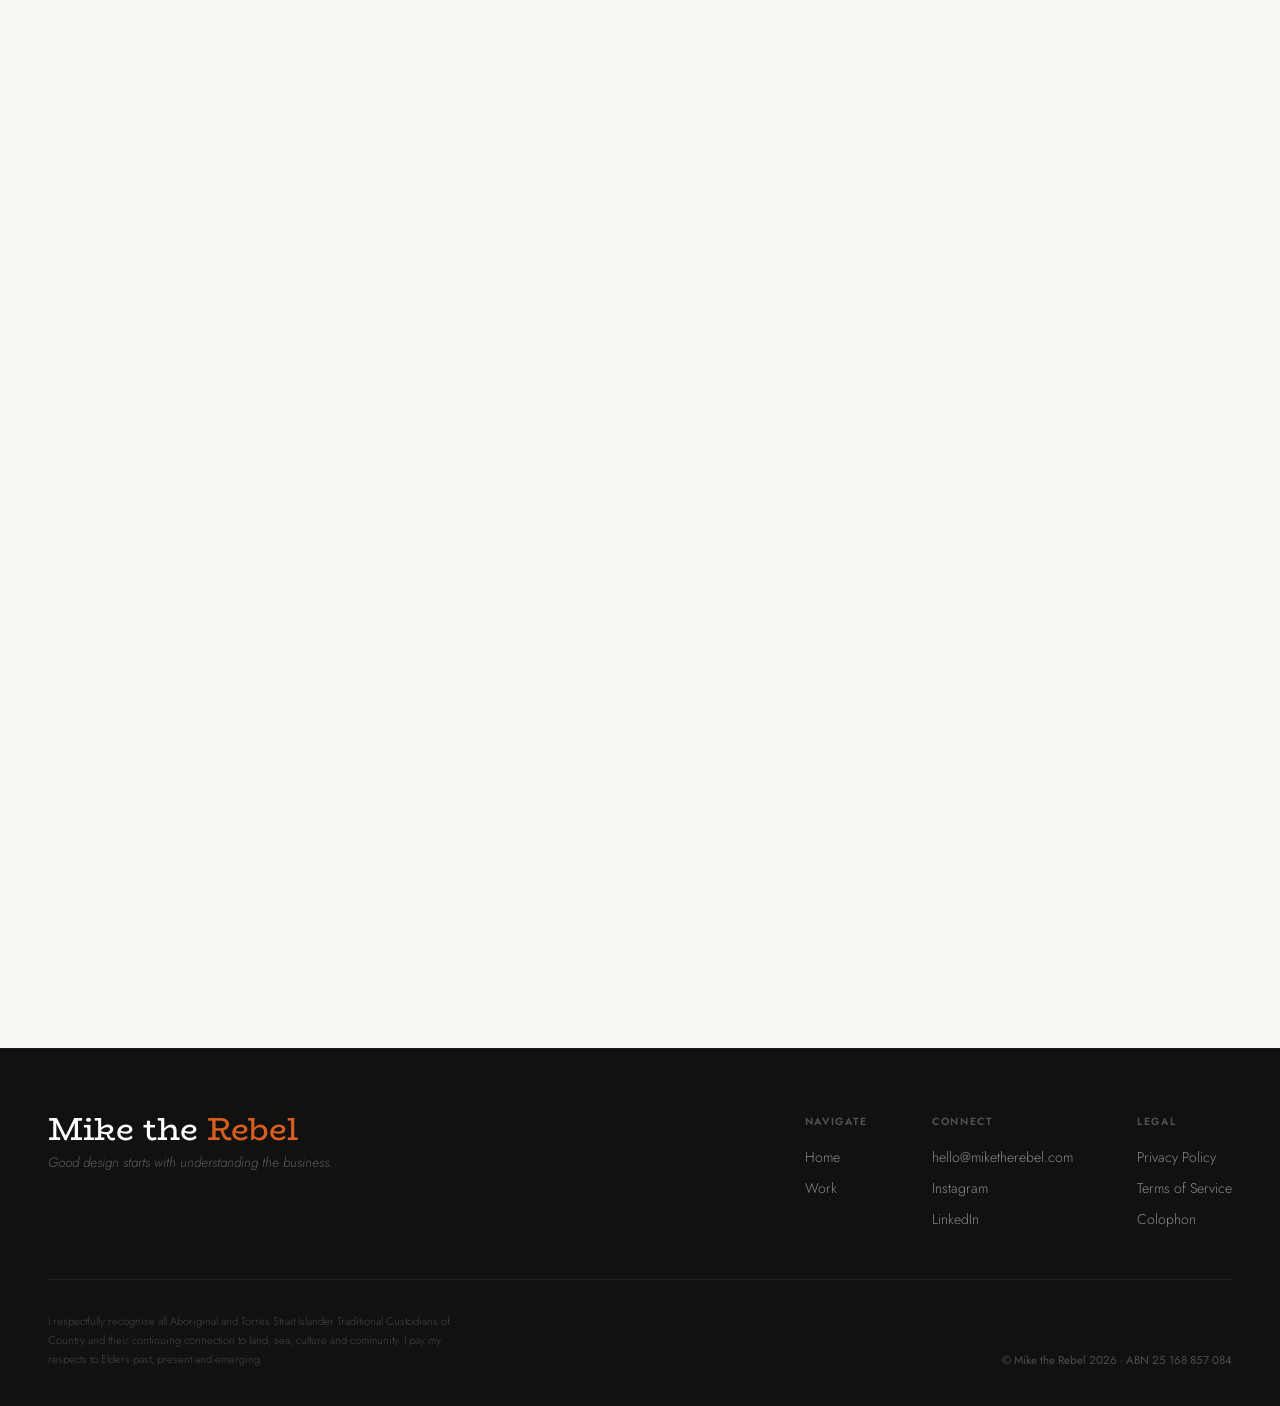
==== commit 289fef97: "Add files via upload" ====
--- a/index.html
+++ b/index.html
@@ -7,8 +7,8 @@
 
 <meta charset="UTF-8">
 <meta name="viewport" content="width=device-width, initial-scale=1.0">
-<title>Mike Moreno | Brand Strategist & Graphic Designer in Adelaide</title>
-<meta name="description" content="Mike Moreno is a graphic designer and brand strategist in Adelaide, Australia, working with growing businesses across manufacturing, hospitality, and product brands.">
+<title>Mike Moreno | Brand &amp; Digital Designer in Adelaide</title>
+<meta name="description" content="Mike Moreno is a brand and digital designer in Adelaide, Australia, working across strategy, identity, campaigns and e-commerce.">
 <link rel="icon" href="assets/favicon.png">
 <link href="https://fonts.googleapis.com/css2?family=BioRhyme:wght@800&family=Jost:wght@300;400;500;600;700&display=swap" rel="stylesheet">
 <link rel="stylesheet" href="styles/site.css">
@@ -30,7 +30,7 @@
   overflow: hidden;
 }
 html[data-theme="dark"] .hero-left { background: transparent; }
-.hero-left::before {
+.hero-left::before { display: none;
   content: ''; position: absolute; inset: 0;
   background-image: var(--grain); background-size: 220px 220px;
   opacity: 0.045; mix-blend-mode: multiply; pointer-events: none;
@@ -39,19 +39,19 @@
 .hero-left-inner { position: relative; z-index: 2; }
 .hero-seam { display: none; }
 .hero-tag {
-  display: inline-flex; align-items: center; gap: 0.7rem;
+  display: inline-flex; align-items: center; gap: 0.5rem 0.7rem; flex-wrap: wrap;
   margin-bottom: 1.75rem;
 }
 .hero-tag-pill {
   background: var(--orange); color: var(--white);
   font-size: 0.66rem; font-weight: 600;
   letter-spacing: 0.13em; text-transform: uppercase;
-  padding: 0.35rem 0.85rem; border-radius: 2px;
+  padding: 0.35rem 0.85rem; border-radius: 2px; white-space: nowrap;
 }
 .hero-tag-label {
   font-size: 0.72rem; color: var(--fg-soft);
   letter-spacing: 0.13em; text-transform: uppercase;
-  font-weight: 500;
+  font-weight: 500; white-space: nowrap;
 }
 .hero-headline {
   font-family: var(--bio);
@@ -90,11 +90,10 @@
 
 .hero-right {
   position: relative; overflow: hidden;
-  border-radius: 12px;
   min-height: 420px;
-  background: linear-gradient(160deg, var(--charcoal-soft) 0%, #1c1712 55%, #100d09 100%);
+  background: transparent;
   display: flex; align-items: flex-end; justify-content: center;
-  margin-bottom: 2.5rem;
+  margin-bottom: 0;
 }
 .hero-portrait-glow {
   position: absolute; z-index: 2; left: 50%; bottom: 6%;
@@ -103,7 +102,8 @@
   background: radial-gradient(ellipse, rgba(217,95,32,0.28) 0%, transparent 70%);
   filter: blur(6px);
 }
-.hero-right::before {
+.hero-right::before { display: none; }
+.hero-right-unused::before {
   content: ''; position: absolute; inset: 0; z-index: 1;
   background-image: var(--grain); background-size: 220px 220px;
   opacity: 0.06; mix-blend-mode: overlay; pointer-events: none;
@@ -114,7 +114,7 @@
   height: 92%; width: auto;
   right: 5%; bottom: 0;
   object-fit: contain; object-position: bottom;
-  filter: drop-shadow(0 30px 40px rgba(0,0,0,0.45));
+  filter: none;
 }
 .hero-texture {
   position: absolute; z-index: 2; inset: 0; pointer-events: none;
@@ -122,6 +122,7 @@
   opacity: 0.16; mix-blend-mode: overlay;
 }
 html[data-theme="dark"] .hero-texture { opacity: 0.13; }
+.hero-portrait-float { display: none; }
 
 /* ── STAT STRIP ── */
 .stat-strip {
@@ -178,7 +179,7 @@
   letter-spacing: -0.015em;
 }
 .work-grid {
-  display: grid; grid-template-columns: repeat(3,1fr);
+  display: grid; grid-template-columns: repeat(2,1fr);
   gap: 2px; background: rgba(255,255,255,0.05);
 }
 .work-card {
@@ -188,6 +189,7 @@
   background: var(--charcoal);
   text-decoration: none;
 }
+.work-card--wide { grid-column: 1 / -1; aspect-ratio: 21/9; }
 .work-card-layer {
   position: absolute; inset: 0;
   transition: transform 0.55s ease;
@@ -267,23 +269,28 @@
 
 /* ── MOBILE ── */
 @media (max-width: 1080px) {
-  .work-grid { grid-template-columns: repeat(2,1fr); }
 }
 @media (max-width: 860px) {
-  .hero { grid-template-columns: 1fr; min-height: auto; padding: 6.5rem 1.5rem 0; gap: 2rem; }
-  .hero-left { padding: 0 0 2rem; }
-  .hero-right { min-height: 320px; overflow: hidden; margin-bottom: 2rem; }
-  .hero-portrait-img { height: 88%; right: 3%; }
+  .hero { display: block; min-height: auto; padding: 6.5rem 1.5rem 0; }
+  .hero-left { padding: 0; }
+  .hero-left-inner { display: flow-root; }
+  .hero-right { display: none; }
+  .hero-portrait-float { display: none; }
+  .hero-availability { margin-bottom: 2rem; }
   .hero-portrait-glow { width: 80%; height: 70px; bottom: 4%; }
   .stat { padding: 1.1rem 1.25rem; }
   .stat-num { font-size: 1.5rem; }
   .about { grid-template-columns: 1fr; padding: 5rem 1.5rem; gap: 2.5rem; }
   .work { padding: 5rem 1.5rem; }
   .work-grid { grid-template-columns: 1fr; }
+  .work-card--wide { aspect-ratio: 4/3; }
   .work-header { flex-direction: column; align-items: flex-start; gap: 1.5rem; }
   .how-it-works { padding: 5rem 1.5rem; }
   .hiw-grid { grid-template-columns: 1fr 1fr; }
   .contact { padding: 5rem 1.5rem; }
+}
+@media (max-width: 560px) {
+  .hero-actions { flex-direction: column; align-items: flex-start; gap: 1rem; }
 }
 </style>
 </head>
@@ -299,24 +306,23 @@
 <section class="hero">
   <div class="hero-left">
     <div class="hero-left-inner">
+      <img src="assets/photos/mike-hero-cropped.png" alt="" aria-hidden="true" class="hero-portrait-float">
       <div class="hero-tag">
         <span class="hero-tag-pill">Adelaide, Australia</span>
-        <span class="hero-tag-label">→ Working Worldwide</span>
-      </div>
-      <h1 class="hero-headline">Design for <span class="accent">Growing Businesses.</span></h1>
-      <p class="hero-sub">I help growing businesses figure out what makes them different, then build the brand identity, website and campaigns around it.</p>
+        <span class="hero-tag-label">→ Brand &amp; Digital Designer</span>
+      </div>
+      <h1 class="hero-headline">Brand &amp; Digital <span class="accent">Systems That Scale</span></h1>
+      <p class="hero-sub">Strategy, identity, campaigns and platforms. Turning brand chaos into clarity across print, digital and e-commerce.</p>
       <div class="hero-actions">
         <a href="work.html" class="btn btn-primary">Explore the Work</a>
         <a href="mailto:hello@miketherebel.com" class="hero-secondary-link">Start a Project →</a>
       </div>
-      <div class="hero-availability"><span class="hero-availability-dot"></span>2 Project Spots Available This Quarter</div>
+      <div class="hero-availability"><span class="hero-availability-dot"></span>1 Project Spot Available for December 26'</div>
     </div>
   </div>
   <div class="hero-seam"></div>
   <div class="hero-right">
-    <div class="hero-texture"></div>
-    <div class="hero-portrait-glow"></div>
-    <img src="assets/photos/mike-hero-cropped.png" alt="Mike Moreno, brand strategist" class="hero-portrait-img">
+    <img src="assets/photos/mike-hero-cropped.png" alt="Mike Moreno, brand and digital designer" class="hero-portrait-img">
   </div>
 </section>
 
@@ -361,20 +367,39 @@
       <p class="sec-label">Selected Work</p>
       <h2 class="work-headline" style="margin-top:1rem;">
         From Still Waters<br>
-        to Brands That<br>
-        <span class="accent">Move.</span>
+        to Brands That Move
       </h2>
     </div>
     <a href="work.html" class="btn btn-ghost" style="white-space: nowrap;">View All Cases →</a>
   </div>
   <div class="work-grid">
-    <a href="case-adulting-candle.html" class="work-card">
+    <!-- ADRAD: hidden until visual mockups are approved. Restore this card and remove "work-card--wide" below.
+    <a href="case-adrad.html" class="work-card">
+      <div class="work-card-layer" style="background: linear-gradient(155deg,#1c1010 0%, #120a0a 50%, #060303 100%);"></div>
+      <div class="work-card-texture" style="background: radial-gradient(ellipse at 25% 30%, rgba(220,38,38,0.32) 0%, transparent 50%), radial-gradient(ellipse at 80% 75%, rgba(150,20,20,0.22) 0%, transparent 55%);"></div>
+      <div class="work-card-accent-bar" style="background: #dc2626;"></div>
+      <div class="work-card-info">
+        <div class="work-card-tag">In-house · Campaigns · Systems</div>
+        <div class="work-card-title">Adrad <span class="arrow">→</span></div>
+      </div>
+    </a>
+    -->
+    <a href="case-adulting-candle.html" class="work-card work-card--wide">
       <div class="work-card-layer" style="background-image:url('assets/case-studies/Adulting Candle/gallery-1.jpg');background-size:cover;background-position:center 30%;"></div>
       <div class="work-card-texture" style="background: linear-gradient(to top, rgba(20,10,30,0.7) 0%, rgba(20,10,30,0.1) 55%, transparent 100%);"></div>
       <div class="work-card-accent-bar" style="background: #7c3aed;"></div>
       <div class="work-card-info">
-        <div class="work-card-tag">Brand Identity · Packaging</div>
+        <div class="work-card-tag">Naming · Identity · E-commerce</div>
         <div class="work-card-title">Adulting Candle Co <span class="arrow">→</span></div>
+      </div>
+    </a>
+    <a href="case-mood-hair.html" class="work-card">
+      <div class="work-card-layer" style="background-image:url('assets/case-studies/mood-hair/hero.jpg');background-size:cover;background-position:center;"></div>
+      <div class="work-card-texture" style="background: linear-gradient(to top, rgba(0,0,0,0.55) 0%, rgba(0,0,0,0.05) 55%, transparent 100%);"></div>
+      <div class="work-card-accent-bar" style="background: #dba0b8;"></div>
+      <div class="work-card-info">
+        <div class="work-card-tag">Discovery · Positioning · Identity</div>
+        <div class="work-card-title">Mood Hair Studio <span class="arrow">→</span></div>
       </div>
     </a>
     <a href="case-mile-high.html" class="work-card">
@@ -382,17 +407,8 @@
       <div class="work-card-texture" style="background: linear-gradient(to top, rgba(0,0,0,0.55) 0%, rgba(0,0,0,0.05) 55%, transparent 100%);"></div>
       <div class="work-card-accent-bar" style="background: #d95f20;"></div>
       <div class="work-card-info">
-        <div class="work-card-tag">Brand Identity · Packaging</div>
+        <div class="work-card-tag">Self-directed · Identity · Packaging</div>
         <div class="work-card-title">Mile High Coffee Club <span class="arrow">→</span></div>
-      </div>
-    </a>
-    <a href="case-mood-hair.html" class="work-card">
-      <div class="work-card-layer" style="background-image:url('assets/case-studies/mood-hair/hero.jpg');background-size:cover;background-position:center;"></div>
-      <div class="work-card-texture" style="background: linear-gradient(to top, rgba(0,0,0,0.55) 0%, rgba(0,0,0,0.05) 55%, transparent 100%);"></div>
-      <div class="work-card-accent-bar" style="background: #dba0b8;"></div>
-      <div class="work-card-info">
-        <div class="work-card-tag">Visual Identity · Merchandise</div>
-        <div class="work-card-title">Mood Hair Studio <span class="arrow">→</span></div>
       </div>
     </a>
   </div>
@@ -402,12 +418,11 @@
 <section class="about reveal" id="about">
   <div>
     <p class="sec-label">The Approach</p>
-    <blockquote class="about-quote" style="margin-top:1.5rem;">"I don't believe in decorating businesses. I believe in understanding them well enough to say why someone should choose them."</blockquote>
+    <blockquote class="about-quote" style="margin-top:1.5rem;">"I want people to know why they'd choose you before they notice how it looks."</blockquote>
   </div>
   <div class="about-body">
-    <p>I'm Mike, an American designer living in Australia. I don't think the strongest brands come from chasing trends. They come from actually understanding the people you're trying to reach.</p>
-    <p>I've worked with manufacturers, hospitality brands, product companies and startups across Australia and the US, usually starting with the same question: what makes this business different, and does anything about how it looks or sounds actually say that?</p>
-    <p>I'm involved from that first conversation through to the final pixel. I'd rather do the thinking myself than hand it off, so nothing gets lost between the strategy and the design.</p>
+    <p>I'm Mike, an American brand and digital designer based in Adelaide. In-house at Adrad Holdings, I build the catalogue systems, campaigns, email templates and tracking the marketing team runs on.</p>
+    <p>Outside of that I work with small businesses and on my own projects across naming, identity, packaging and Shopify builds. I'm involved from the first conversation to the final pixel, so nothing gets lost between strategy and design.</p>
     <div style="margin-top: 2rem;">
       <a href="mailto:hello@miketherebel.com" class="btn btn-primary">Get in Touch</a>
     </div>
@@ -418,7 +433,7 @@
 <section class="how-it-works reveal" id="how-i-work">
   <div class="hiw-intro">
     <p class="sec-label">How I Work</p>
-    <h2 class="hiw-headline">From First Email<br>to <span class="accent">Launch Day.</span></h2>
+    <h2 class="hiw-headline">From Discovery<br>to Launch</h2>
   </div>
   <div class="hiw-grid">
     <div class="hiw-step">
@@ -447,7 +462,7 @@
 <!-- CONTACT -->
 <section class="contact reveal on-dark" id="contact">
   <p class="sec-label">Get in Touch</p>
-  <h2 class="contact-headline">Ready to Build a Brand<br>People <span class="accent">Remember?</span></h2>
+  <h2 class="contact-headline">Ready to Build a Brand<br>People Remember?</h2>
   <p class="contact-sub">For project enquiries, collaborations, or just to say hello, drop me a line directly.</p>
   <a href="mailto:hello@miketherebel.com" class="contact-email">hello@miketherebel.com</a>
 </section>
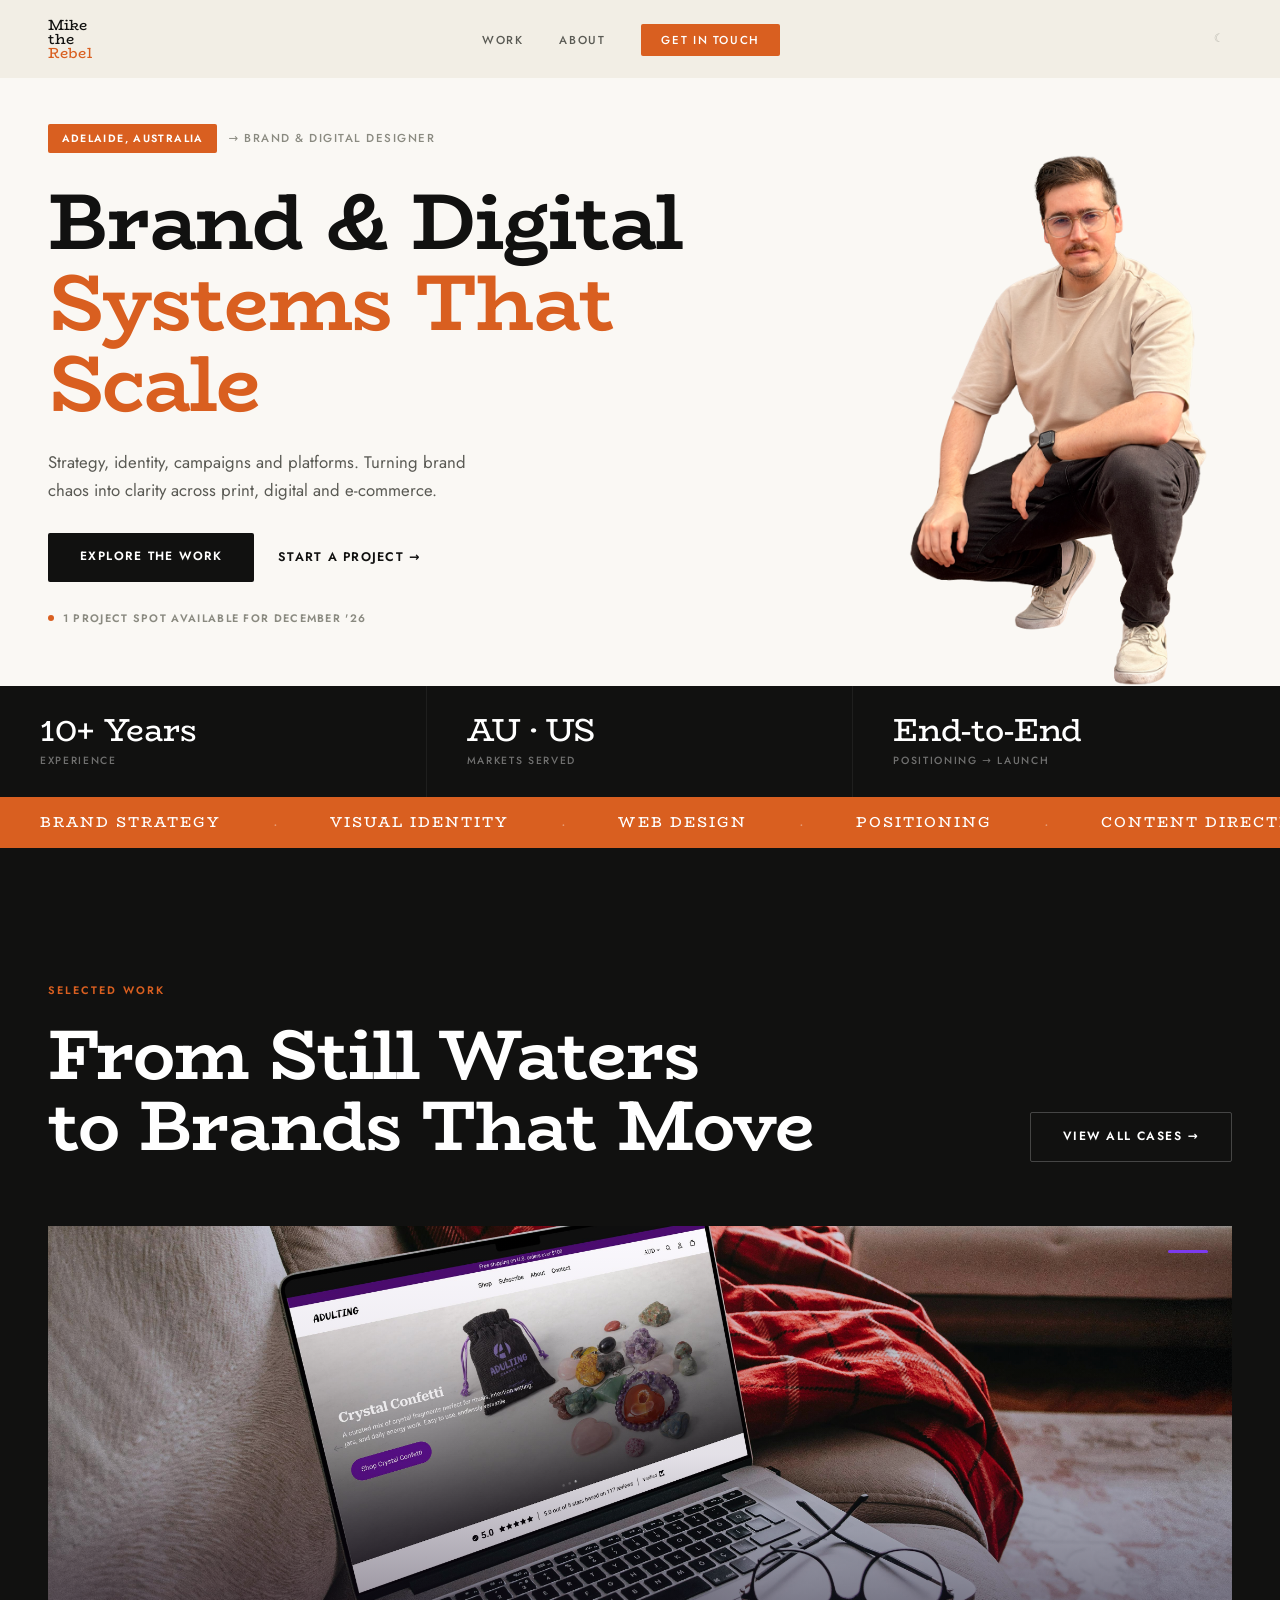
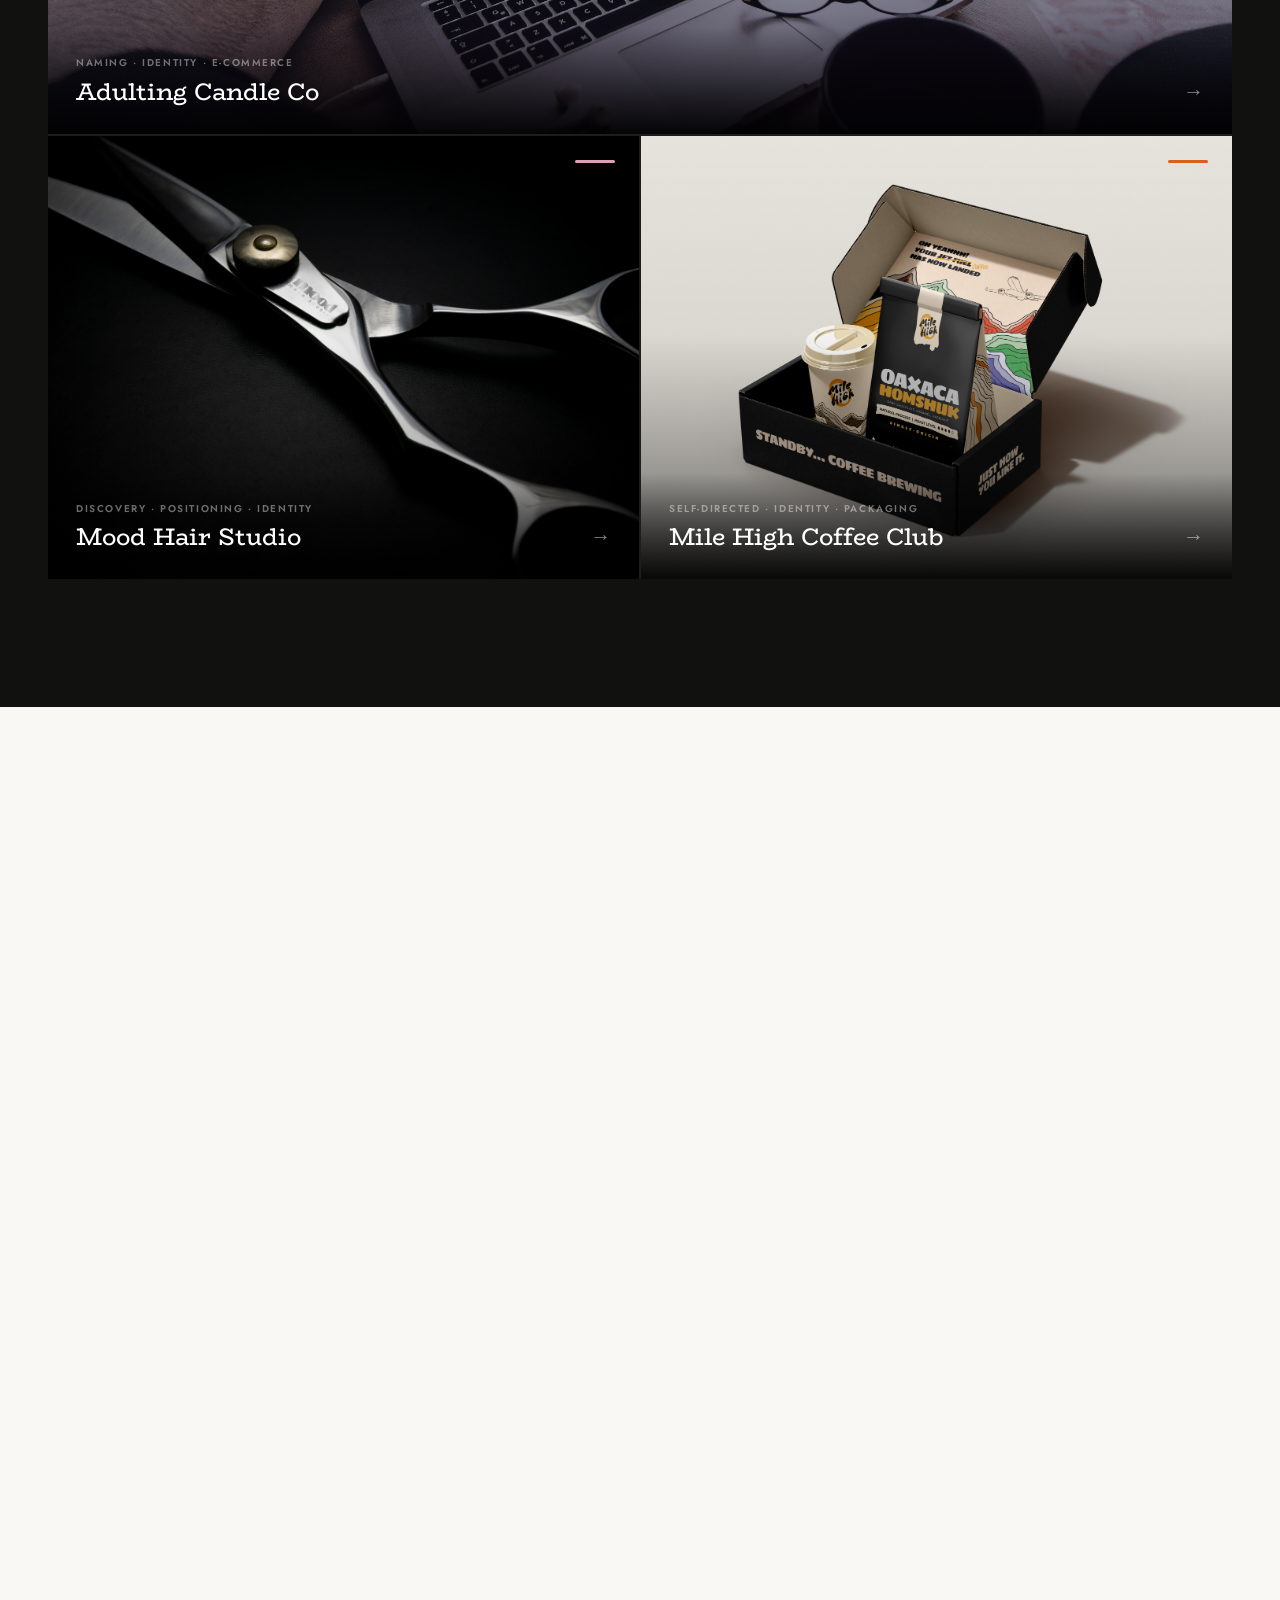
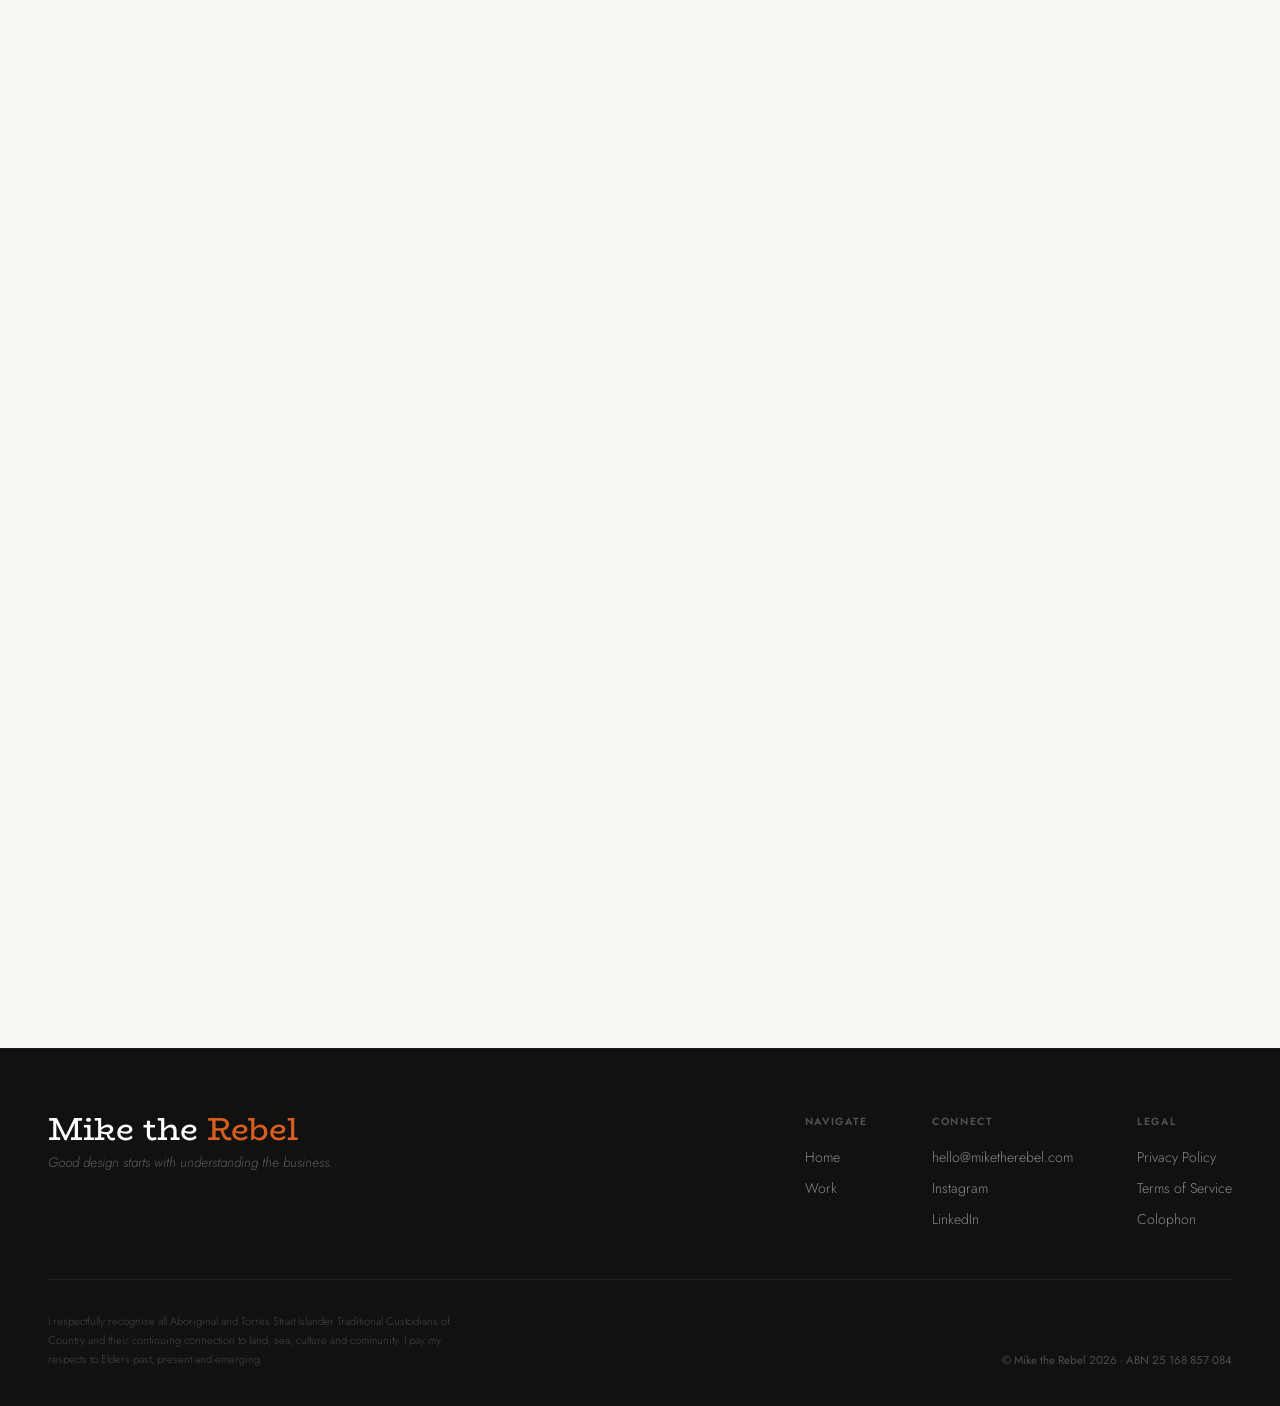
==== commit e3a8e480: "Update index.html" ====
--- a/index.html
+++ b/index.html
@@ -317,7 +317,7 @@
         <a href="work.html" class="btn btn-primary">Explore the Work</a>
         <a href="mailto:hello@miketherebel.com" class="hero-secondary-link">Start a Project →</a>
       </div>
-      <div class="hero-availability"><span class="hero-availability-dot"></span>1 Project Spot Available for December 26'</div>
+      <div class="hero-availability"><span class="hero-availability-dot"></span>1 Project Spot Available for December '26</div>
     </div>
   </div>
   <div class="hero-seam"></div>
